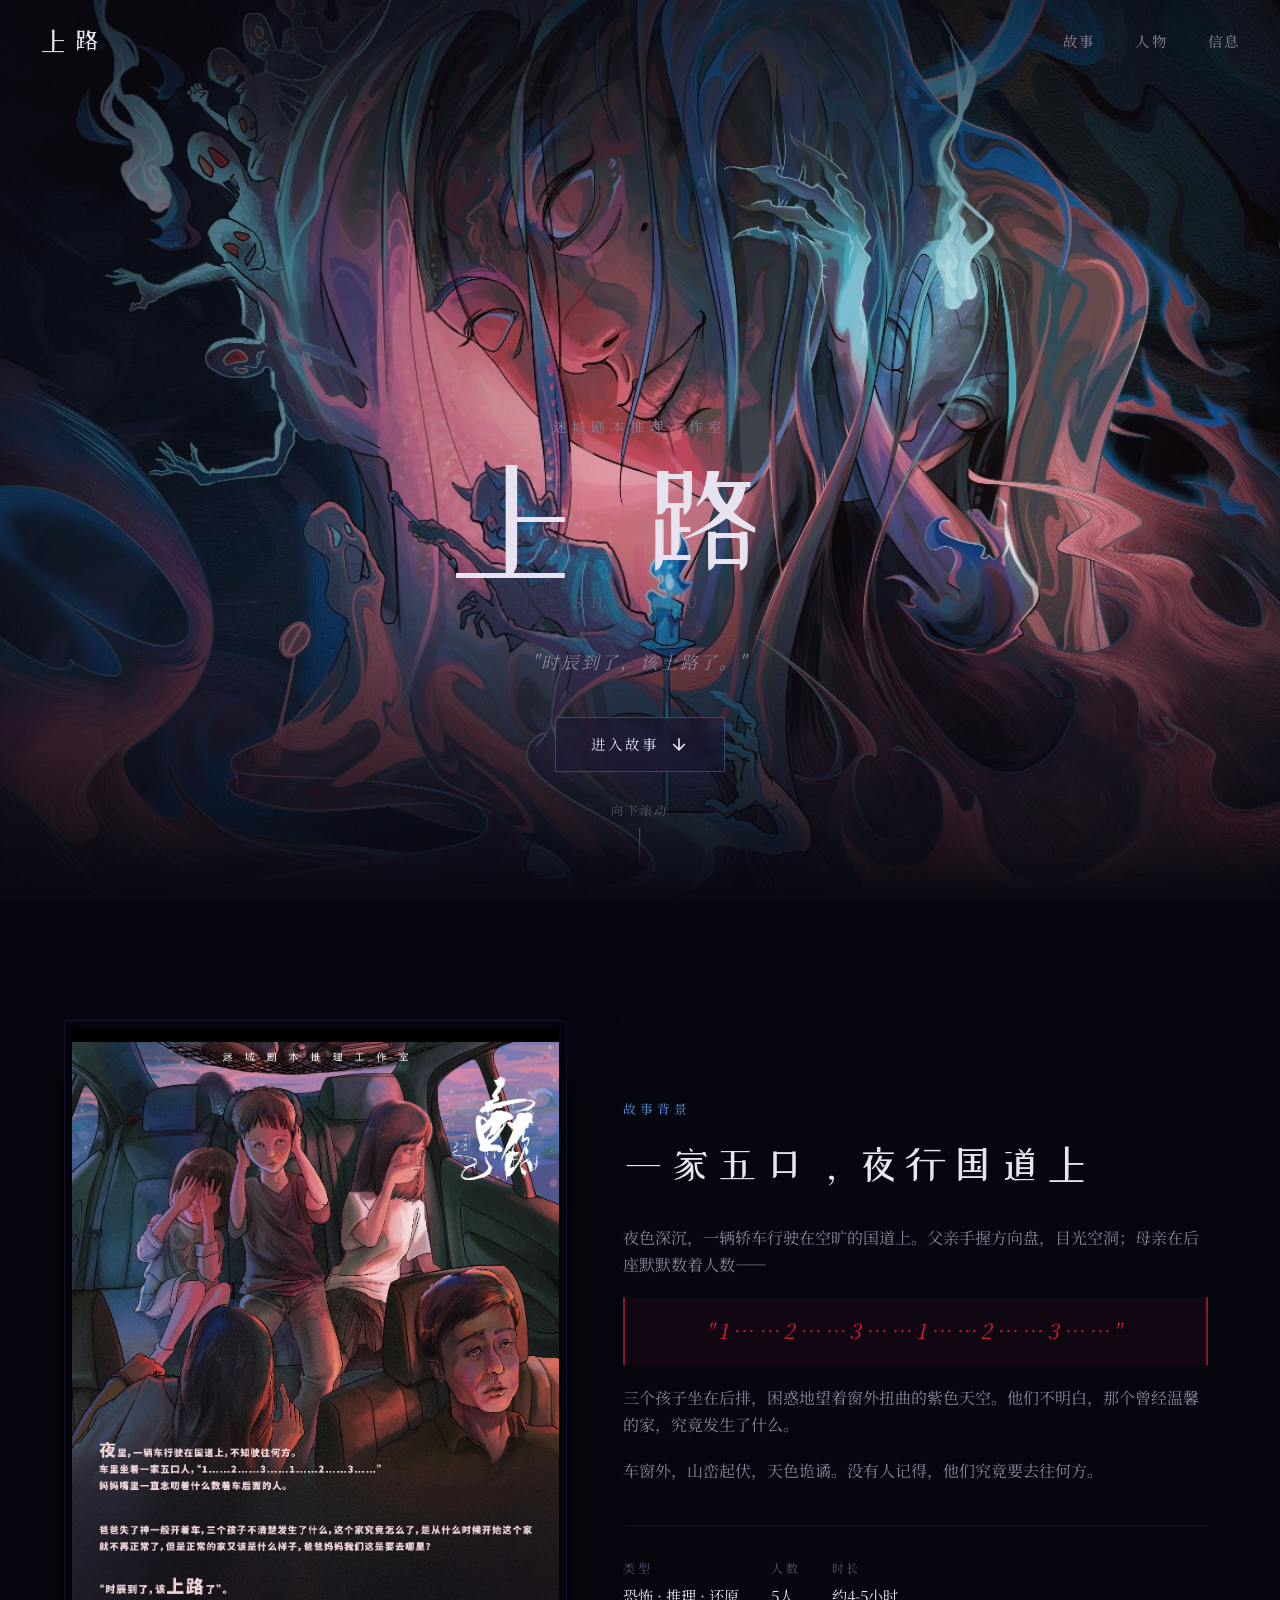
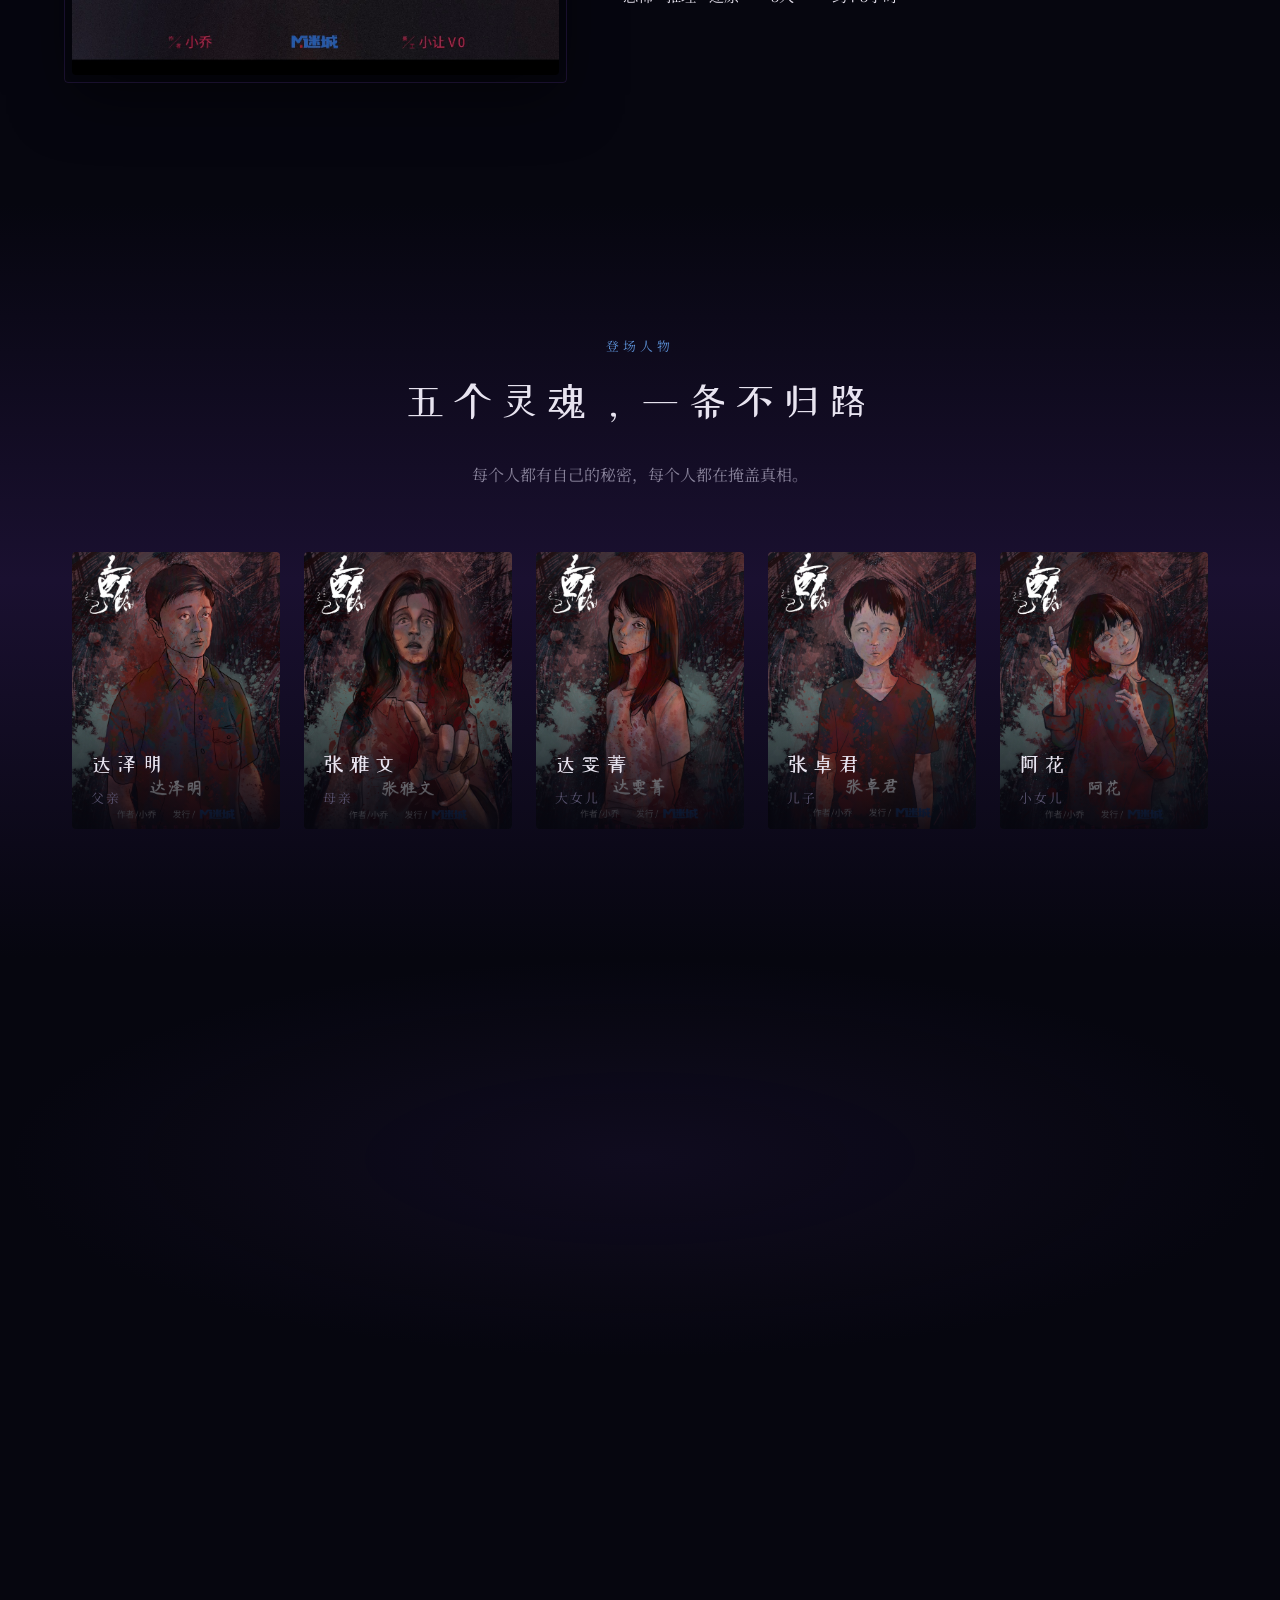
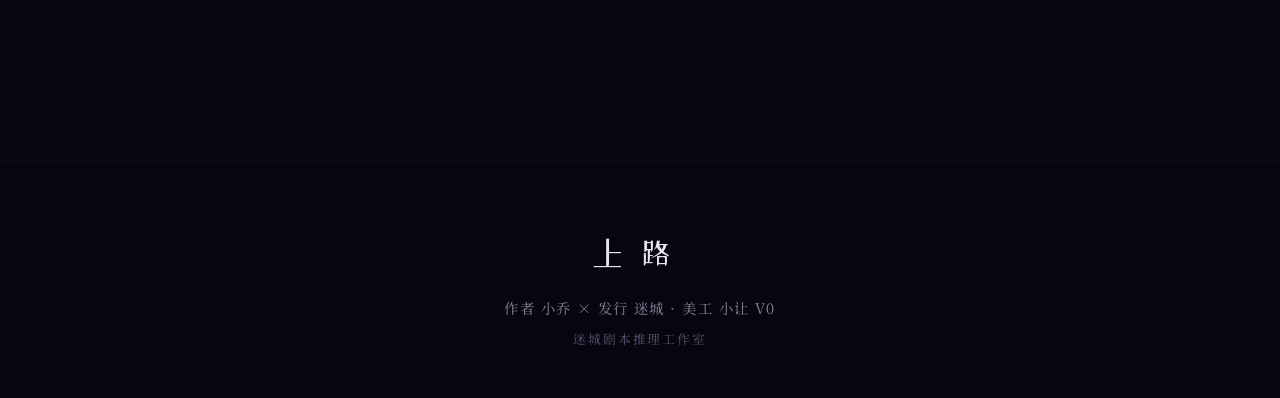
==== index.html @ 9f6e1066 "Fix GitHub Pages: deploy site files at repository root Co-authored-by: Cursor <cursoragent@cursor.co" ====
<!DOCTYPE html>
<html lang="zh-CN">
<head>
  <meta charset="UTF-8">
  <meta name="viewport" content="width=device-width, initial-scale=1.0">
  <title>上路 · 剧本杀</title>
  <meta name="description" content="时辰到了，该上路了。迷城剧本推理工作室出品，作者小乔。">
  <link rel="preconnect" href="https://fonts.googleapis.com">
  <link rel="preconnect" href="https://fonts.gstatic.com" crossorigin>
  <link href="https://fonts.googleapis.com/css2?family=Noto+Serif+SC:wght@400;600;700&family=ZCOOL+XiaoWei&display=swap" rel="stylesheet">
  <link rel="stylesheet" href="css/style.css">
</head>
<body>
  <div class="noise-overlay"></div>
  <canvas id="particles"></canvas>

  <nav class="nav" id="nav">
    <a href="#" class="nav-logo">上路</a>
    <ul class="nav-links">
      <li><a href="#story">故事</a></li>
      <li><a href="#characters">人物</a></li>
      <li><a href="#info">信息</a></li>
    </ul>
    <button class="nav-toggle" id="navToggle" aria-label="菜单">
      <span></span><span></span><span></span>
    </button>
  </nav>

  <header class="hero" id="hero">
    <div class="hero-bg">
      <img src="人物海报简介/IMG_9836.PNG" alt="上路 剧本杀封面" class="hero-img">
      <div class="hero-overlay"></div>
    </div>
    <div class="hero-content">
      <p class="hero-tag">迷城剧本推理工作室</p>
      <h1 class="hero-title">上路</h1>
      <p class="hero-subtitle">SHANGLU</p>
      <p class="hero-quote">"时辰到了，该上路了。"</p>
      <a href="#story" class="hero-cta">
        <span>进入故事</span>
        <svg width="20" height="20" viewBox="0 0 24 24" fill="none" stroke="currentColor" stroke-width="2">
          <path d="M12 5v14M5 12l7 7 7-7"/>
        </svg>
      </a>
    </div>
    <div class="hero-scroll">
      <span>向下滚动</span>
      <div class="scroll-line"></div>
    </div>
  </header>

  <section class="story" id="story">
    <div class="container">
      <div class="story-grid">
        <div class="story-visual">
          <img src="人物海报简介/IMG_9835.PNG" alt="上路 故事简介" class="story-img">
          <div class="story-img-frame"></div>
        </div>
        <div class="story-text">
          <span class="section-label">故事背景</span>
          <h2 class="section-title">一家五口，夜行国道上</h2>
          <div class="story-body">
            <p>夜色深沉，一辆轿车行驶在空旷的国道上。父亲手握方向盘，目光空洞；母亲在后座默默数着人数——</p>
            <p class="story-count">"1……2……3……1……2……3……"</p>
            <p>三个孩子坐在后排，困惑地望着窗外扭曲的紫色天空。他们不明白，那个曾经温馨的家，究竟发生了什么。</p>
            <p>车窗外，山峦起伏，天色诡谲。没有人记得，他们究竟要去往何方。</p>
          </div>
          <div class="story-meta">
            <div class="meta-item">
              <span class="meta-label">类型</span>
              <span class="meta-value">恐怖 · 推理 · 还原</span>
            </div>
            <div class="meta-item">
              <span class="meta-label">人数</span>
              <span class="meta-value">5人</span>
            </div>
            <div class="meta-item">
              <span class="meta-label">时长</span>
              <span class="meta-value">约4-5小时</span>
            </div>
          </div>
        </div>
      </div>
    </div>
  </section>

  <section class="characters" id="characters">
    <div class="container">
      <div class="section-header">
        <span class="section-label">登场人物</span>
        <h2 class="section-title">五个灵魂，一条不归路</h2>
        <p class="section-desc">每个人都有自己的秘密，每个人都在掩盖真相。</p>
      </div>
      <div class="char-grid">
        <article class="char-card" data-char="达泽明">
          <div class="char-img-wrap">
            <img src="人物海报简介/IMG_9837.PNG" alt="达泽明" loading="lazy">
            <div class="char-overlay"></div>
          </div>
          <div class="char-info">
            <h3>达泽明</h3>
            <span class="char-role">父亲</span>
          </div>
        </article>
        <article class="char-card" data-char="张雅文">
          <div class="char-img-wrap">
            <img src="人物海报简介/IMG_9841.PNG" alt="张雅文" loading="lazy">
            <div class="char-overlay"></div>
          </div>
          <div class="char-info">
            <h3>张雅文</h3>
            <span class="char-role">母亲</span>
          </div>
        </article>
        <article class="char-card" data-char="达雯菁">
          <div class="char-img-wrap">
            <img src="人物海报简介/IMG_9840.PNG" alt="达雯菁" loading="lazy">
            <div class="char-overlay"></div>
          </div>
          <div class="char-info">
            <h3>达雯菁</h3>
            <span class="char-role">大女儿</span>
          </div>
        </article>
        <article class="char-card" data-char="张卓君">
          <div class="char-img-wrap">
            <img src="人物海报简介/IMG_9839.PNG" alt="张卓君" loading="lazy">
            <div class="char-overlay"></div>
          </div>
          <div class="char-info">
            <h3>张卓君</h3>
            <span class="char-role">儿子</span>
          </div>
        </article>
        <article class="char-card" data-char="阿花">
          <div class="char-img-wrap">
            <img src="人物海报简介/IMG_9838.PNG" alt="阿花" loading="lazy">
            <div class="char-overlay"></div>
          </div>
          <div class="char-info">
            <h3>阿花</h3>
            <span class="char-role">小女儿</span>
          </div>
        </article>
      </div>
    </div>
  </section>

  <section class="atmosphere">
    <div class="atmo-content">
      <blockquote>
        <p>不要回头。</p>
        <p>不要数数。</p>
        <p>不要问，车后面跟着谁。</p>
      </blockquote>
    </div>
  </section>

  <section class="info" id="info">
    <div class="container">
      <div class="info-grid">
        <div class="info-card">
          <span class="info-icon">✍</span>
          <h3>作者</h3>
          <p>小乔</p>
        </div>
        <div class="info-card">
          <span class="info-icon">🏢</span>
          <h3>发行</h3>
          <p>迷城剧本推理工作室</p>
        </div>
        <div class="info-card">
          <span class="info-icon">🎨</span>
          <h3>美工</h3>
          <p>小让 V0</p>
        </div>
        <div class="info-card">
          <span class="info-icon">📖</span>
          <h3>题材</h3>
          <p>恐怖推理 · 家庭伦理 · 中式惊悚</p>
        </div>
      </div>
    </div>
  </section>

  <footer class="footer">
    <div class="container">
      <p class="footer-title">上路</p>
      <p class="footer-credit">作者 小乔 × 发行 迷城 · 美工 小让 V0</p>
      <p class="footer-copy">迷城剧本推理工作室</p>
    </div>
  </footer>

  <div class="lightbox" id="lightbox">
    <button class="lightbox-close" id="lightboxClose" aria-label="关闭">&times;</button>
    <img src="" alt="" id="lightboxImg">
    <p class="lightbox-name" id="lightboxName"></p>
  </div>

  <script src="js/main.js"></script>
</body>
</html>
---- css/style.css ----
*, *::before, *::after {
  margin: 0;
  padding: 0;
  box-sizing: border-box;
}

:root {
  --bg-deep: #06060f;
  --bg-card: #0d0d1a;
  --purple-dark: #1a1030;
  --purple-mid: #2a1b4e;
  --purple-glow: #4a2d7a;
  --red-accent: #8b1538;
  --red-bright: #c41e3a;
  --blue-ghost: #3d5a80;
  --blue-glow: #5b8fd4;
  --text-primary: #e8e4f0;
  --text-muted: #8a849c;
  --text-dim: #5a5470;
  --font-display: 'ZCOOL XiaoWei', 'Noto Serif SC', serif;
  --font-body: 'Noto Serif SC', serif;
  --transition: 0.4s cubic-bezier(0.25, 0.46, 0.45, 0.94);
}

html {
  scroll-behavior: smooth;
  font-size: 16px;
}

body {
  font-family: var(--font-body);
  background: var(--bg-deep);
  color: var(--text-primary);
  overflow-x: hidden;
  line-height: 1.7;
}

.noise-overlay {
  position: fixed;
  inset: 0;
  z-index: 9999;
  pointer-events: none;
  opacity: 0.04;
  background-image: url("data:image/svg+xml,%3Csvg viewBox='0 0 256 256' xmlns='http://www.w3.org/2000/svg'%3E%3Cfilter id='n'%3E%3CfeTurbulence type='fractalNoise' baseFrequency='0.9' numOctaves='4' stitchTiles='stitch'/%3E%3C/filter%3E%3Crect width='100%25' height='100%25' filter='url(%23n)'/%3E%3C/svg%3E");
  background-repeat: repeat;
  background-size: 128px;
}

#particles {
  position: fixed;
  inset: 0;
  z-index: 0;
  pointer-events: none;
}

.container {
  max-width: 1200px;
  margin: 0 auto;
  padding: 0 2rem;
}

.nav {
  position: fixed;
  top: 0;
  left: 0;
  right: 0;
  z-index: 100;
  display: flex;
  align-items: center;
  justify-content: space-between;
  padding: 1.2rem 2.5rem;
  transition: var(--transition);
  background: transparent;
}

.nav.scrolled {
  background: rgba(6, 6, 15, 0.92);
  backdrop-filter: blur(12px);
  border-bottom: 1px solid rgba(74, 45, 122, 0.2);
  padding: 0.8rem 2.5rem;
}

.nav-logo {
  font-family: var(--font-display);
  font-size: 1.6rem;
  color: var(--text-primary);
  text-decoration: none;
  letter-spacing: 0.3em;
}

.nav-links {
  display: flex;
  gap: 2.5rem;
  list-style: none;
}

.nav-links a {
  color: var(--text-muted);
  text-decoration: none;
  font-size: 0.9rem;
  letter-spacing: 0.15em;
  transition: color 0.3s;
  position: relative;
}

.nav-links a::after {
  content: '';
  position: absolute;
  bottom: -4px;
  left: 0;
  width: 0;
  height: 1px;
  background: var(--blue-glow);
  transition: width 0.3s;
}

.nav-links a:hover {
  color: var(--text-primary);
}

.nav-links a:hover::after {
  width: 100%;
}

.nav-toggle {
  display: none;
  flex-direction: column;
  gap: 5px;
  background: none;
  border: none;
  cursor: pointer;
  padding: 4px;
}

.nav-toggle span {
  display: block;
  width: 24px;
  height: 2px;
  background: var(--text-primary);
  transition: var(--transition);
}

.hero {
  position: relative;
  height: 100vh;
  min-height: 600px;
  display: flex;
  align-items: flex-end;
  justify-content: center;
  overflow: hidden;
}

.hero-bg {
  position: absolute;
  inset: 0;
}

.hero-img {
  width: 100%;
  height: 100%;
  object-fit: cover;
  object-position: center 30%;
  animation: heroZoom 20s ease-in-out infinite alternate;
}

@keyframes heroZoom {
  from { transform: scale(1); }
  to { transform: scale(1.08); }
}

.hero-overlay {
  position: absolute;
  inset: 0;
  background:
    linear-gradient(to top, var(--bg-deep) 0%, transparent 40%),
    linear-gradient(to bottom, rgba(6, 6, 15, 0.6) 0%, transparent 30%),
    linear-gradient(to right, rgba(6, 6, 15, 0.5) 0%, transparent 50%);
}

.hero-content {
  position: relative;
  z-index: 2;
  text-align: center;
  padding-bottom: 8rem;
  animation: fadeUp 1.2s ease-out;
}

@keyframes fadeUp {
  from { opacity: 0; transform: translateY(30px); }
  to { opacity: 1; transform: translateY(0); }
}

.hero-tag {
  font-size: 0.85rem;
  letter-spacing: 0.4em;
  color: var(--text-muted);
  margin-bottom: 1rem;
}

.hero-title {
  font-family: var(--font-display);
  font-size: clamp(4rem, 12vw, 8rem);
  font-weight: 400;
  letter-spacing: 0.5em;
  line-height: 1;
  text-shadow: 0 0 60px rgba(91, 143, 212, 0.3);
  margin-bottom: 0.5rem;
}

.hero-subtitle {
  font-size: 0.9rem;
  letter-spacing: 0.6em;
  color: var(--text-dim);
  margin-bottom: 2rem;
}

.hero-quote {
  font-size: 1.1rem;
  color: var(--text-muted);
  font-style: italic;
  margin-bottom: 2.5rem;
  letter-spacing: 0.1em;
}

.hero-cta {
  display: inline-flex;
  align-items: center;
  gap: 0.6rem;
  padding: 0.9rem 2.2rem;
  border: 1px solid rgba(91, 143, 212, 0.4);
  color: var(--text-primary);
  text-decoration: none;
  font-size: 0.9rem;
  letter-spacing: 0.2em;
  transition: var(--transition);
  background: rgba(26, 16, 48, 0.4);
  backdrop-filter: blur(4px);
}

.hero-cta:hover {
  border-color: var(--blue-glow);
  background: rgba(74, 45, 122, 0.3);
  box-shadow: 0 0 30px rgba(91, 143, 212, 0.15);
}

.hero-cta svg {
  animation: bounce 2s ease-in-out infinite;
}

@keyframes bounce {
  0%, 100% { transform: translateY(0); }
  50% { transform: translateY(4px); }
}

.hero-scroll {
  position: absolute;
  bottom: 2rem;
  left: 50%;
  transform: translateX(-50%);
  z-index: 2;
  display: flex;
  flex-direction: column;
  align-items: center;
  gap: 0.5rem;
  color: var(--text-dim);
  font-size: 0.75rem;
  letter-spacing: 0.2em;
}

.scroll-line {
  width: 1px;
  height: 40px;
  background: linear-gradient(to bottom, var(--text-dim), transparent);
  animation: scrollPulse 2s ease-in-out infinite;
}

@keyframes scrollPulse {
  0%, 100% { opacity: 0.3; transform: scaleY(0.6); }
  50% { opacity: 1; transform: scaleY(1); }
}

.story {
  position: relative;
  z-index: 1;
  padding: 8rem 0;
  background: var(--bg-deep);
}

.story-grid {
  display: grid;
  grid-template-columns: 1fr 1.2fr;
  gap: 4rem;
  align-items: center;
}

.story-visual {
  position: relative;
}

.story-img {
  width: 100%;
  border-radius: 4px;
  display: block;
  box-shadow: 0 20px 60px rgba(0, 0, 0, 0.5);
}

.story-img-frame {
  position: absolute;
  inset: -8px;
  border: 1px solid rgba(74, 45, 122, 0.3);
  border-radius: 4px;
  pointer-events: none;
}

.section-label {
  display: inline-block;
  font-size: 0.8rem;
  letter-spacing: 0.3em;
  color: var(--blue-glow);
  margin-bottom: 1rem;
  text-transform: uppercase;
}

.section-title {
  font-family: var(--font-display);
  font-size: clamp(1.8rem, 4vw, 2.5rem);
  font-weight: 400;
  letter-spacing: 0.15em;
  margin-bottom: 2rem;
  line-height: 1.4;
}

.story-body p {
  color: var(--text-muted);
  margin-bottom: 1.2rem;
  font-size: 1rem;
}

.story-count {
  font-size: 1.3rem !important;
  color: var(--red-bright) !important;
  letter-spacing: 0.2em;
  font-style: italic;
  padding: 1rem 0;
  text-align: center;
  border-left: 2px solid var(--red-accent);
  border-right: 2px solid var(--red-accent);
  background: rgba(139, 21, 56, 0.08);
}

.story-meta {
  display: flex;
  gap: 2rem;
  margin-top: 2.5rem;
  padding-top: 2rem;
  border-top: 1px solid rgba(74, 45, 122, 0.2);
}

.meta-item {
  display: flex;
  flex-direction: column;
  gap: 0.3rem;
}

.meta-label {
  font-size: 0.75rem;
  letter-spacing: 0.2em;
  color: var(--text-dim);
}

.meta-value {
  font-size: 0.95rem;
  color: var(--text-primary);
}

.characters {
  position: relative;
  z-index: 1;
  padding: 8rem 0;
  background: linear-gradient(180deg, var(--bg-deep) 0%, var(--purple-dark) 50%, var(--bg-deep) 100%);
}

.section-header {
  text-align: center;
  margin-bottom: 4rem;
}

.section-desc {
  color: var(--text-muted);
  margin-top: 1rem;
  font-size: 1rem;
}

.char-grid {
  display: grid;
  grid-template-columns: repeat(5, 1fr);
  gap: 1.5rem;
}

.char-card {
  position: relative;
  cursor: pointer;
  border-radius: 4px;
  overflow: hidden;
  transition: var(--transition);
}

.char-card:hover {
  transform: translateY(-8px);
}

.char-img-wrap {
  position: relative;
  aspect-ratio: 3/4;
  overflow: hidden;
}

.char-img-wrap img {
  width: 100%;
  height: 100%;
  object-fit: cover;
  transition: transform 0.6s ease;
}

.char-card:hover .char-img-wrap img {
  transform: scale(1.05);
}

.char-overlay {
  position: absolute;
  inset: 0;
  background: linear-gradient(to top, rgba(6, 6, 15, 0.9) 0%, transparent 50%);
  transition: var(--transition);
}

.char-card:hover .char-overlay {
  background: linear-gradient(to top, rgba(26, 16, 48, 0.95) 0%, rgba(74, 45, 122, 0.2) 100%);
}

.char-info {
  position: absolute;
  bottom: 0;
  left: 0;
  right: 0;
  padding: 1.2rem;
  z-index: 2;
}

.char-info h3 {
  font-family: var(--font-display);
  font-size: 1.3rem;
  letter-spacing: 0.2em;
  font-weight: 400;
}

.char-role {
  font-size: 0.8rem;
  color: var(--text-dim);
  letter-spacing: 0.15em;
}

.atmosphere {
  position: relative;
  z-index: 1;
  padding: 6rem 2rem;
  text-align: center;
  background:
    radial-gradient(ellipse at center, rgba(74, 45, 122, 0.15) 0%, transparent 70%),
    var(--bg-deep);
}

.atmo-content blockquote {
  max-width: 600px;
  margin: 0 auto;
}

.atmo-content p {
  font-family: var(--font-display);
  font-size: clamp(1.5rem, 3vw, 2.2rem);
  letter-spacing: 0.3em;
  color: var(--text-muted);
  line-height: 2;
  opacity: 0;
  transform: translateY(20px);
  transition: all 0.8s ease;
}

.atmo-content.visible p {
  opacity: 1;
  transform: translateY(0);
}

.atmo-content.visible p:nth-child(2) { transition-delay: 0.3s; }
.atmo-content.visible p:nth-child(3) { transition-delay: 0.6s; }

.info {
  position: relative;
  z-index: 1;
  padding: 6rem 0;
  background: var(--bg-deep);
}

.info-grid {
  display: grid;
  grid-template-columns: repeat(4, 1fr);
  gap: 1.5rem;
}

.info-card {
  background: var(--bg-card);
  border: 1px solid rgba(74, 45, 122, 0.15);
  border-radius: 4px;
  padding: 2rem 1.5rem;
  text-align: center;
  transition: var(--transition);
}

.info-card:hover {
  border-color: rgba(91, 143, 212, 0.3);
  box-shadow: 0 0 30px rgba(74, 45, 122, 0.1);
}

.info-icon {
  font-size: 1.5rem;
  display: block;
  margin-bottom: 1rem;
}

.info-card h3 {
  font-size: 0.85rem;
  letter-spacing: 0.2em;
  color: var(--text-dim);
  margin-bottom: 0.5rem;
  font-weight: 400;
}

.info-card p {
  font-size: 1rem;
  color: var(--text-primary);
}

.footer {
  position: relative;
  z-index: 1;
  padding: 4rem 0 3rem;
  text-align: center;
  border-top: 1px solid rgba(74, 45, 122, 0.15);
  background: var(--bg-deep);
}

.footer-title {
  font-family: var(--font-display);
  font-size: 2rem;
  letter-spacing: 0.5em;
  margin-bottom: 1rem;
}

.footer-credit {
  color: var(--text-muted);
  font-size: 0.9rem;
  letter-spacing: 0.1em;
  margin-bottom: 0.5rem;
}

.footer-copy {
  color: var(--text-dim);
  font-size: 0.8rem;
  letter-spacing: 0.15em;
}

.lightbox {
  position: fixed;
  inset: 0;
  z-index: 200;
  background: rgba(6, 6, 15, 0.95);
  display: flex;
  flex-direction: column;
  align-items: center;
  justify-content: center;
  opacity: 0;
  pointer-events: none;
  transition: opacity 0.4s;
  backdrop-filter: blur(8px);
}

.lightbox.active {
  opacity: 1;
  pointer-events: all;
}

.lightbox-close {
  position: absolute;
  top: 2rem;
  right: 2rem;
  background: none;
  border: none;
  color: var(--text-primary);
  font-size: 2.5rem;
  cursor: pointer;
  line-height: 1;
  transition: color 0.3s;
}

.lightbox-close:hover {
  color: var(--red-bright);
}

.lightbox img {
  max-width: 90vw;
  max-height: 80vh;
  object-fit: contain;
  border-radius: 4px;
  box-shadow: 0 20px 60px rgba(0, 0, 0, 0.6);
}

.lightbox-name {
  margin-top: 1.5rem;
  font-family: var(--font-display);
  font-size: 1.5rem;
  letter-spacing: 0.3em;
}

.reveal {
  opacity: 0;
  transform: translateY(30px);
  transition: all 0.8s ease;
}

.reveal.visible {
  opacity: 1;
  transform: translateY(0);
}

@media (max-width: 1024px) {
  .char-grid { grid-template-columns: repeat(3, 1fr); }
  .info-grid { grid-template-columns: repeat(2, 1fr); }
}

@media (max-width: 768px) {
  .nav-links {
    display: none;
    position: absolute;
    top: 100%;
    left: 0;
    right: 0;
    flex-direction: column;
    background: rgba(6, 6, 15, 0.95);
    padding: 1.5rem 2.5rem;
    gap: 1.2rem;
    border-bottom: 1px solid rgba(74, 45, 122, 0.2);
  }

  .nav-links.open { display: flex; }
  .nav-toggle { display: flex; }

  .story-grid { grid-template-columns: 1fr; gap: 2.5rem; }
  .char-grid { grid-template-columns: repeat(2, 1fr); gap: 1rem; }
  .info-grid { grid-template-columns: 1fr; }
  .story-meta { flex-direction: column; gap: 1rem; }
  .hero-content { padding-bottom: 6rem; }
  .hero-title { letter-spacing: 0.3em; }
}

@media (max-width: 480px) {
  .char-grid { grid-template-columns: 1fr 1fr; }
  .container { padding: 0 1.2rem; }
  .nav { padding: 1rem 1.2rem; }
}
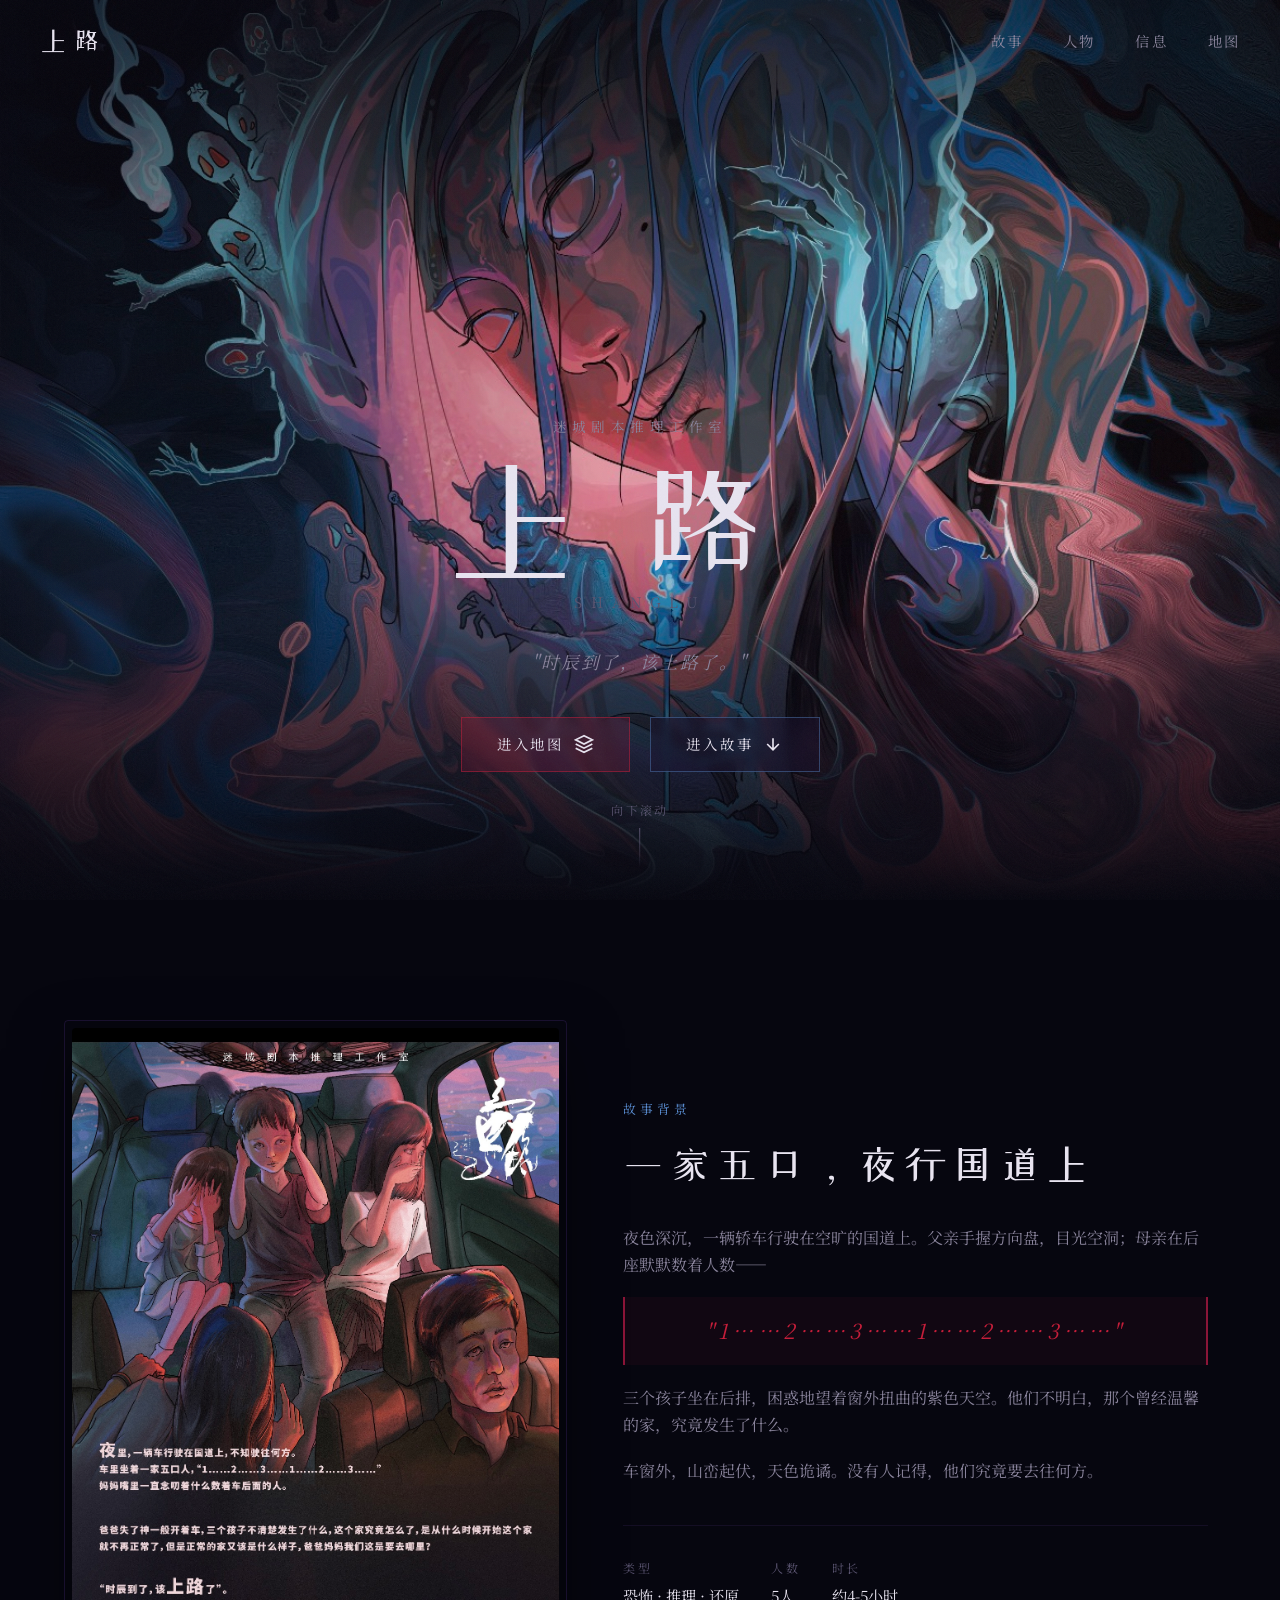
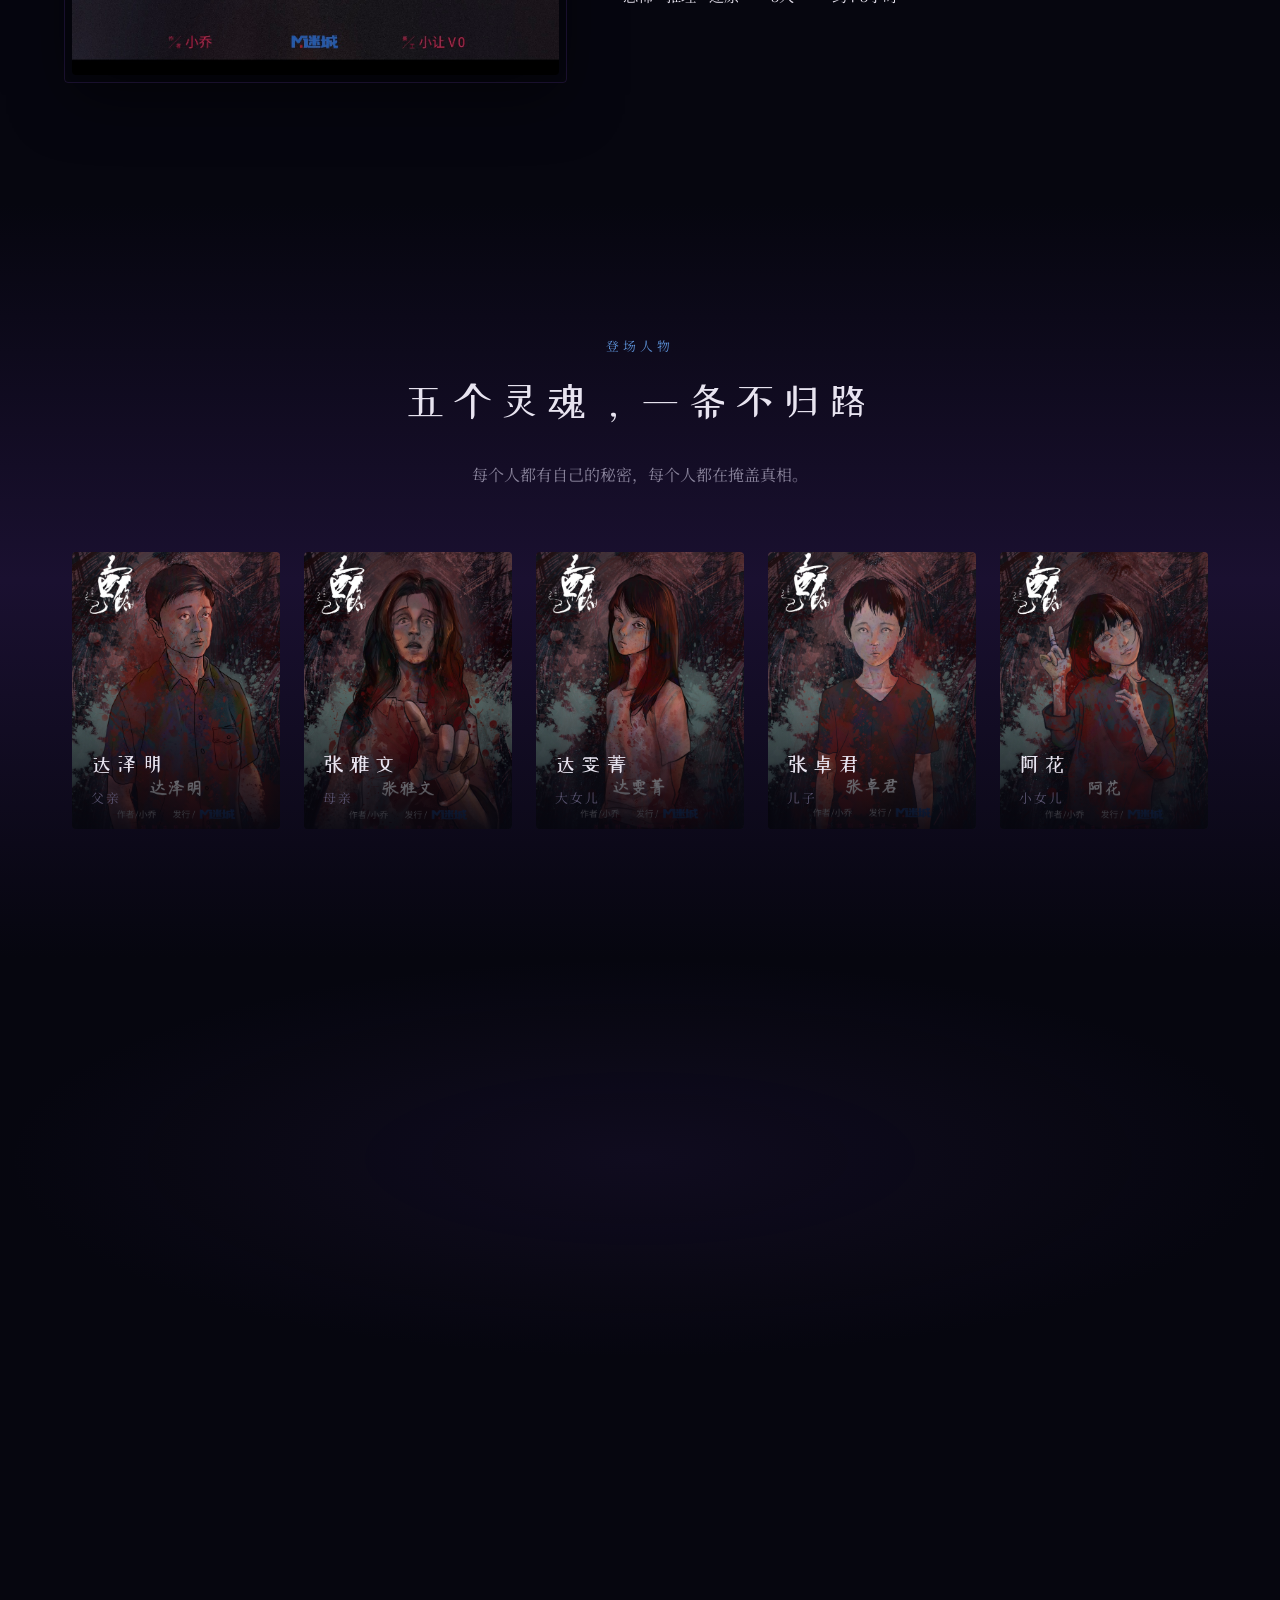
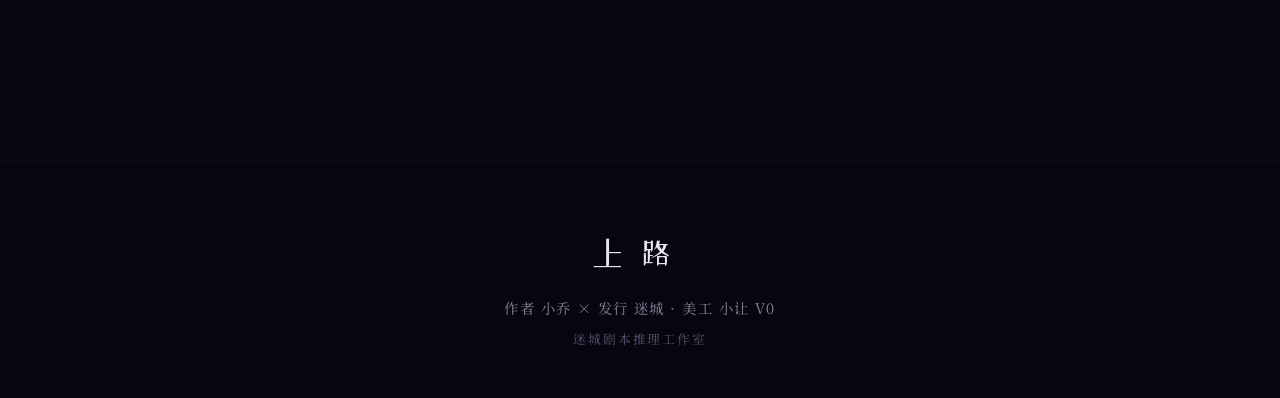
==== commit c8fedabf: "Add interactive map with character-location unlock and PDF viewer Co-authored-by: Cursor <cursoragen" ====
--- a/index.html
+++ b/index.html
@@ -20,6 +20,7 @@
       <li><a href="#story">故事</a></li>
       <li><a href="#characters">人物</a></li>
       <li><a href="#info">信息</a></li>
+      <li><a href="map.html">地图</a></li>
     </ul>
     <button class="nav-toggle" id="navToggle" aria-label="菜单">
       <span></span><span></span><span></span>
@@ -36,6 +37,12 @@
       <h1 class="hero-title">上路</h1>
       <p class="hero-subtitle">SHANGLU</p>
       <p class="hero-quote">"时辰到了，该上路了。"</p>
+      <a href="map.html" class="hero-cta hero-cta-map">
+        <span>进入地图</span>
+        <svg width="20" height="20" viewBox="0 0 24 24" fill="none" stroke="currentColor" stroke-width="2">
+          <path d="M12 2L2 7l10 5 10-5-10-5zM2 17l10 5 10-5M2 12l10 5 10-5"/>
+        </svg>
+      </a>
       <a href="#story" class="hero-cta">
         <span>进入故事</span>
         <svg width="20" height="20" viewBox="0 0 24 24" fill="none" stroke="currentColor" stroke-width="2">
--- a/css/style.css
+++ b/css/style.css
@@ -243,6 +243,18 @@
   box-shadow: 0 0 30px rgba(91, 143, 212, 0.15);
 }
 
+.hero-cta-map {
+  margin-right: 1rem;
+  border-color: rgba(196, 30, 58, 0.5);
+  background: rgba(139, 21, 56, 0.25);
+}
+
+.hero-cta-map:hover {
+  border-color: var(--red-bright);
+  background: rgba(139, 21, 56, 0.4);
+  box-shadow: 0 0 30px rgba(196, 30, 58, 0.2);
+}
+
 .hero-cta svg {
   animation: bounce 2s ease-in-out infinite;
 }
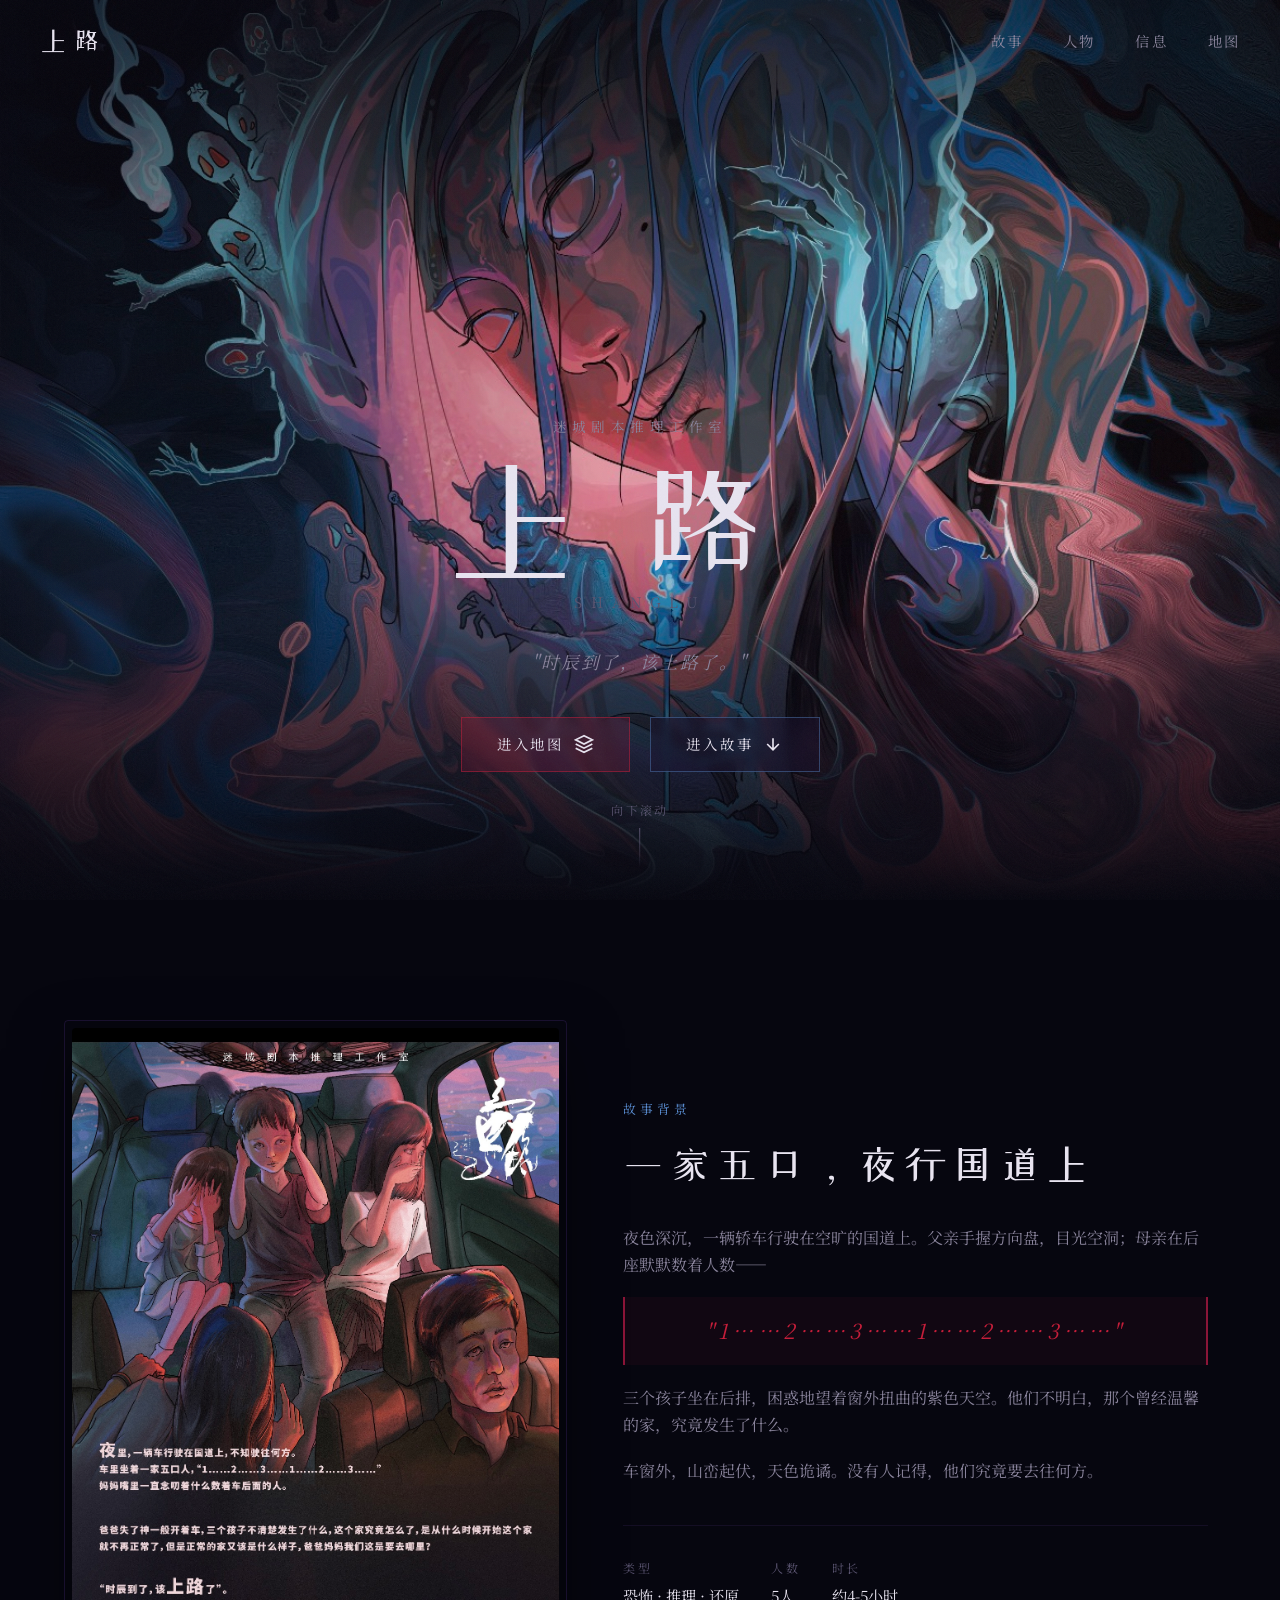
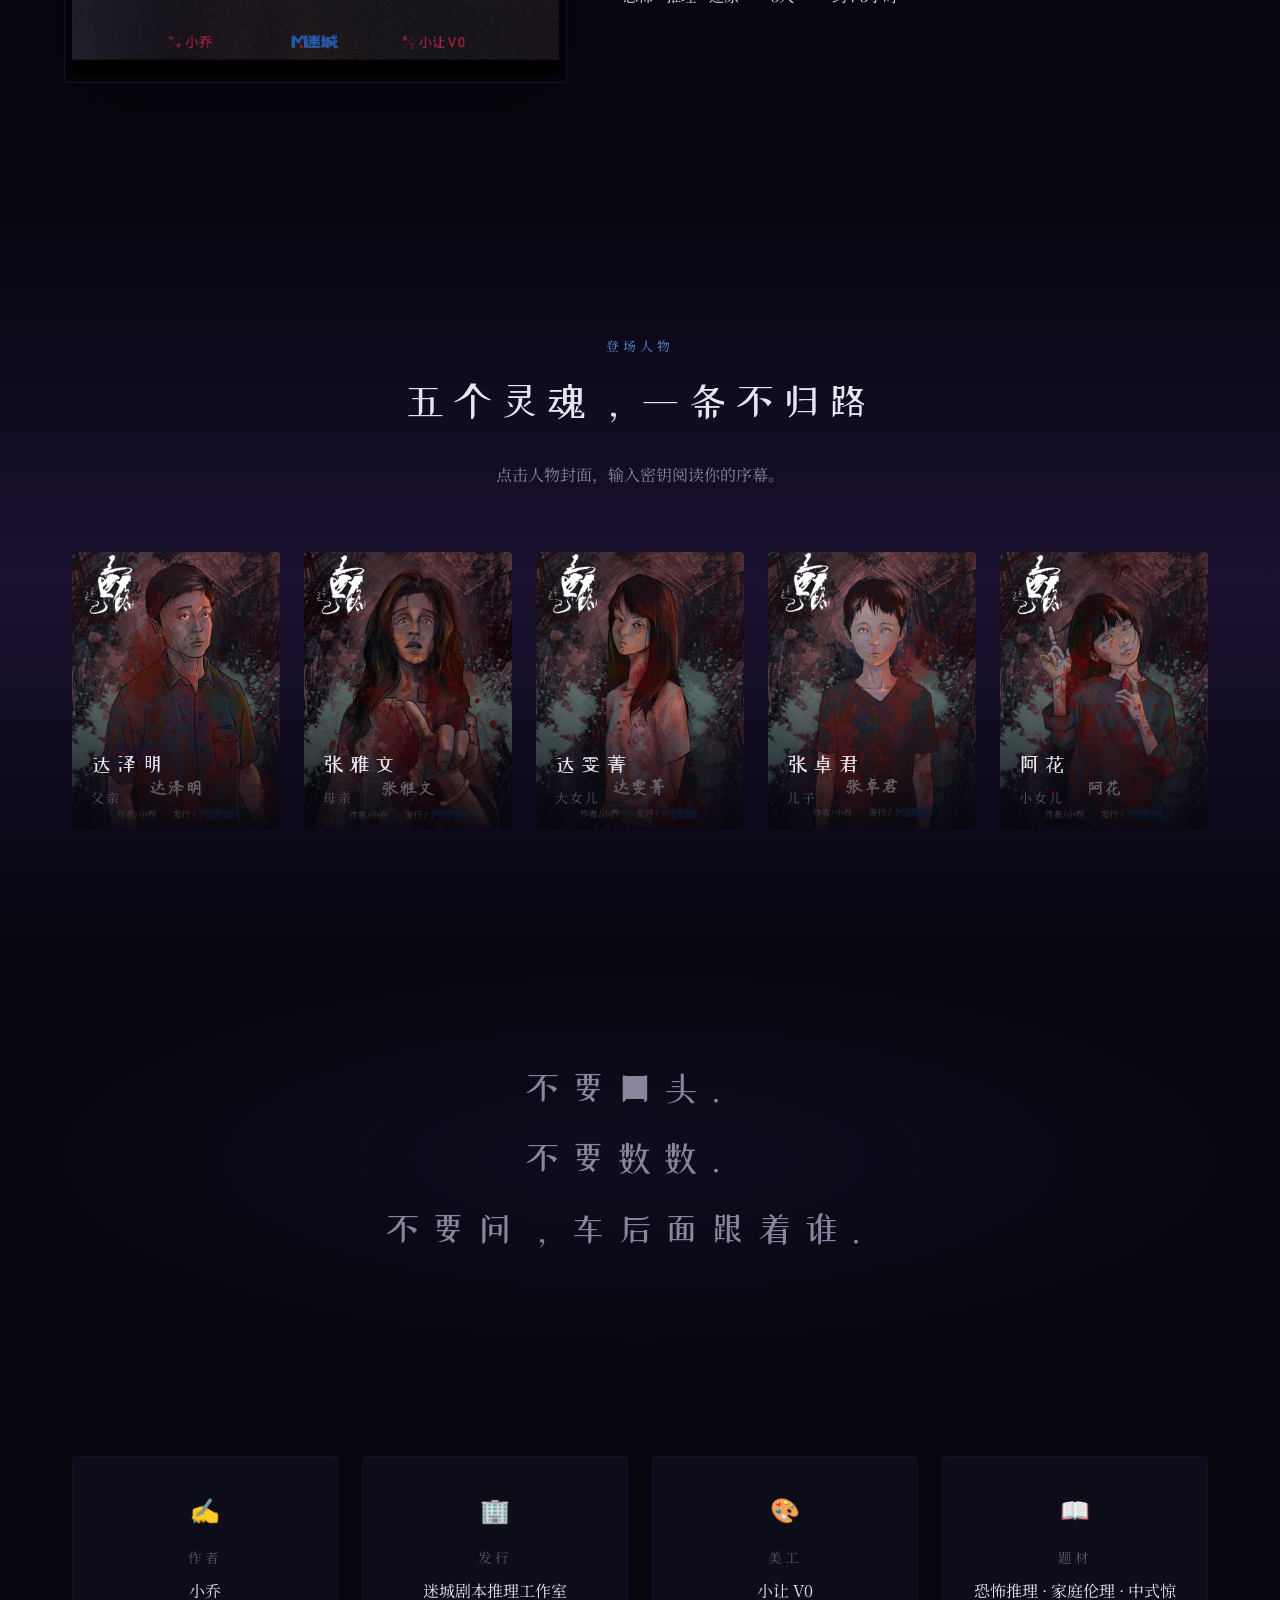
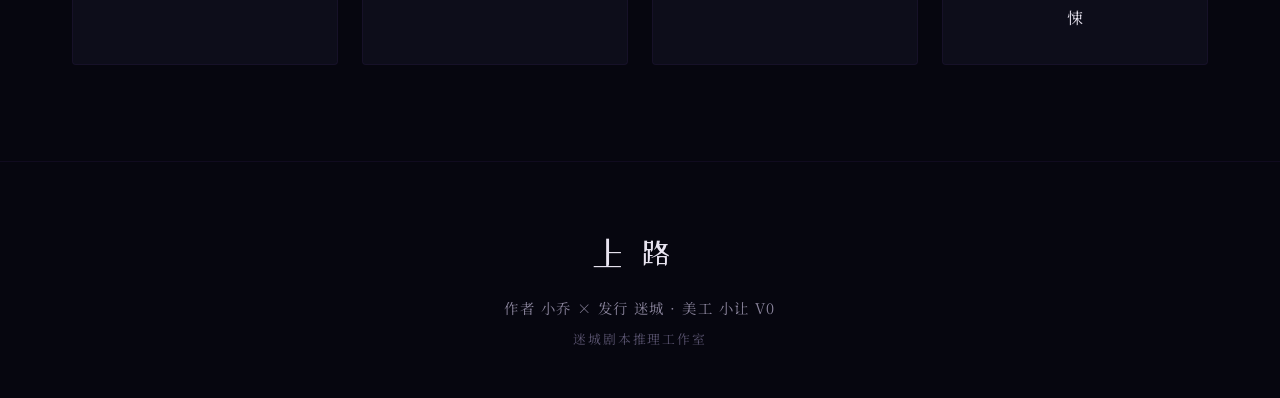
==== commit 78b348ab: "Integrate character prologue unlock on homepage with per-player 4-digit codes Co-authored-by: Cursor" ====
--- a/index.html
+++ b/index.html
@@ -9,6 +9,7 @@
   <link rel="preconnect" href="https://fonts.gstatic.com" crossorigin>
   <link href="https://fonts.googleapis.com/css2?family=Noto+Serif+SC:wght@400;600;700&family=ZCOOL+XiaoWei&display=swap" rel="stylesheet">
   <link rel="stylesheet" href="css/style.css">
+  <link rel="stylesheet" href="css/map.css">
 </head>
 <body>
   <div class="noise-overlay"></div>
@@ -96,7 +97,7 @@
       <div class="section-header">
         <span class="section-label">登场人物</span>
         <h2 class="section-title">五个灵魂，一条不归路</h2>
-        <p class="section-desc">每个人都有自己的秘密，每个人都在掩盖真相。</p>
+        <p class="section-desc">点击人物封面，输入密钥阅读你的序幕。</p>
       </div>
       <div class="char-grid">
         <article class="char-card" data-char="达泽明">
@@ -198,12 +199,24 @@
     </div>
   </footer>
 
+  <div class="unlock-modal" id="prologueModal">
+    <div class="unlock-panel">
+      <button class="unlock-close" id="prologueModalClose" aria-label="关闭">&times;</button>
+      <h2 id="prologueModalTitle">解锁序幕</h2>
+      <p class="unlock-hint">请输入 DM 发放的四位密钥</p>
+      <input type="text" id="prologueInput" class="unlock-input" placeholder="例：4057" maxlength="4" inputmode="numeric" autocomplete="off" spellcheck="false">
+      <p class="unlock-error" id="prologueError"></p>
+      <button class="unlock-submit" id="prologueSubmit">阅读序幕</button>
+    </div>
+  </div>
+
   <div class="lightbox" id="lightbox">
     <button class="lightbox-close" id="lightboxClose" aria-label="关闭">&times;</button>
     <img src="" alt="" id="lightboxImg">
     <p class="lightbox-name" id="lightboxName"></p>
   </div>
 
+  <script src="js/prologue-config.js"></script>
   <script src="js/main.js"></script>
 </body>
 </html>
--- a/css/style.css
+++ b/css/style.css
@@ -619,10 +619,14 @@
 
 .lightbox img {
   max-width: 90vw;
-  max-height: 80vh;
+  max-height: 85vh;
   object-fit: contain;
   border-radius: 4px;
   box-shadow: 0 20px 60px rgba(0, 0, 0, 0.6);
+}
+
+.lightbox.prologue-lightbox img {
+  max-height: 90vh;
 }
 
 .lightbox-name {
--- a/css/map.css
+++ b/css/map.css
@@ -0,0 +1,250 @@
+.map-page,
+.viewer-page {
+  min-height: 100vh;
+  background: var(--bg-deep);
+}
+
+.map-container {
+  max-width: 1100px;
+  margin: 0 auto;
+  padding: 6rem 1.5rem 3rem;
+}
+
+.map-header {
+  text-align: center;
+  margin-bottom: 2rem;
+}
+
+.map-header h1 {
+  font-family: var(--font-display);
+  font-size: clamp(1.8rem, 4vw, 2.4rem);
+  letter-spacing: 0.3em;
+  font-weight: 400;
+  margin-bottom: 0.5rem;
+}
+
+.map-header p {
+  color: var(--text-muted);
+  font-size: 0.95rem;
+  letter-spacing: 0.1em;
+}
+
+.map-wrapper {
+  position: relative;
+  width: 100%;
+  border-radius: 6px;
+  overflow: hidden;
+  box-shadow: 0 20px 60px rgba(0, 0, 0, 0.5);
+  border: 1px solid rgba(74, 45, 122, 0.25);
+}
+
+.map-image {
+  width: 100%;
+  display: block;
+}
+
+.map-hotspot {
+  position: absolute;
+  background: rgba(91, 143, 212, 0.08);
+  border: 1px solid rgba(91, 143, 212, 0.25);
+  border-radius: 4px;
+  cursor: pointer;
+  transition: var(--transition);
+  padding: 0;
+}
+
+.map-hotspot span {
+  position: absolute;
+  bottom: 6px;
+  left: 50%;
+  transform: translateX(-50%);
+  font-size: 0.75rem;
+  letter-spacing: 0.2em;
+  color: rgba(232, 228, 240, 0.7);
+  background: rgba(6, 6, 15, 0.7);
+  padding: 2px 8px;
+  border-radius: 2px;
+  opacity: 0;
+  transition: opacity 0.3s;
+  white-space: nowrap;
+  pointer-events: none;
+}
+
+.map-hotspot:hover,
+.map-hotspot:focus {
+  background: rgba(91, 143, 212, 0.22);
+  border-color: var(--blue-glow);
+  box-shadow: 0 0 20px rgba(91, 143, 212, 0.2);
+  outline: none;
+}
+
+.map-hotspot:hover span,
+.map-hotspot:focus span {
+  opacity: 1;
+}
+
+.unlock-modal {
+  position: fixed;
+  inset: 0;
+  z-index: 200;
+  background: rgba(6, 6, 15, 0.92);
+  display: flex;
+  align-items: center;
+  justify-content: center;
+  opacity: 0;
+  pointer-events: none;
+  transition: opacity 0.35s;
+  backdrop-filter: blur(8px);
+  padding: 1.5rem;
+}
+
+.unlock-modal.active {
+  opacity: 1;
+  pointer-events: all;
+}
+
+.unlock-panel {
+  position: relative;
+  width: 100%;
+  max-width: 400px;
+  background: var(--bg-card);
+  border: 1px solid rgba(74, 45, 122, 0.3);
+  border-radius: 6px;
+  padding: 2.5rem 2rem 2rem;
+  text-align: center;
+}
+
+.unlock-close {
+  position: absolute;
+  top: 0.8rem;
+  right: 1rem;
+  background: none;
+  border: none;
+  color: var(--text-muted);
+  font-size: 1.8rem;
+  cursor: pointer;
+  line-height: 1;
+}
+
+.unlock-close:hover {
+  color: var(--red-bright);
+}
+
+.unlock-panel h2 {
+  font-family: var(--font-display);
+  font-size: 1.5rem;
+  letter-spacing: 0.2em;
+  font-weight: 400;
+  margin-bottom: 0.5rem;
+}
+
+.unlock-hint {
+  color: var(--text-dim);
+  font-size: 0.85rem;
+  margin-bottom: 1.5rem;
+}
+
+.unlock-input {
+  width: 100%;
+  padding: 0.9rem 1rem;
+  background: rgba(6, 6, 15, 0.6);
+  border: 1px solid rgba(74, 45, 122, 0.4);
+  border-radius: 4px;
+  color: var(--text-primary);
+  font-size: 1.1rem;
+  letter-spacing: 0.15em;
+  text-align: center;
+  text-transform: uppercase;
+  margin-bottom: 0.5rem;
+}
+
+.unlock-input:focus {
+  outline: none;
+  border-color: var(--blue-glow);
+  box-shadow: 0 0 15px rgba(91, 143, 212, 0.15);
+}
+
+.unlock-error {
+  color: var(--red-bright);
+  font-size: 0.85rem;
+  min-height: 1.4rem;
+  margin-bottom: 1rem;
+}
+
+.unlock-submit {
+  width: 100%;
+  padding: 0.85rem;
+  background: rgba(74, 45, 122, 0.4);
+  border: 1px solid rgba(91, 143, 212, 0.4);
+  border-radius: 4px;
+  color: var(--text-primary);
+  font-size: 0.95rem;
+  letter-spacing: 0.2em;
+  cursor: pointer;
+  transition: var(--transition);
+}
+
+.unlock-submit:hover {
+  background: rgba(74, 45, 122, 0.6);
+  border-color: var(--blue-glow);
+}
+
+.viewer-container {
+  max-width: 1200px;
+  margin: 0 auto;
+  padding: 5rem 1rem 1.5rem;
+  height: 100vh;
+  display: flex;
+  flex-direction: column;
+}
+
+.viewer-header {
+  text-align: center;
+  margin-bottom: 1rem;
+  flex-shrink: 0;
+}
+
+.viewer-header h1 {
+  font-family: var(--font-display);
+  font-size: 1.6rem;
+  letter-spacing: 0.25em;
+  font-weight: 400;
+}
+
+.viewer-meta {
+  color: var(--text-muted);
+  font-size: 0.9rem;
+  letter-spacing: 0.15em;
+  margin-top: 0.3rem;
+}
+
+.viewer-divider {
+  margin: 0 0.4rem;
+  color: var(--text-dim);
+}
+
+.viewer-frame-wrap {
+  flex: 1;
+  min-height: 0;
+  border-radius: 6px;
+  overflow: hidden;
+  border: 1px solid rgba(74, 45, 122, 0.25);
+  background: #111;
+}
+
+.pdf-frame {
+  width: 100%;
+  height: 100%;
+  border: none;
+}
+
+@media (max-width: 768px) {
+  .map-hotspot span {
+    opacity: 1;
+    font-size: 0.65rem;
+  }
+
+  .viewer-container {
+    padding-top: 4.5rem;
+  }
+}
